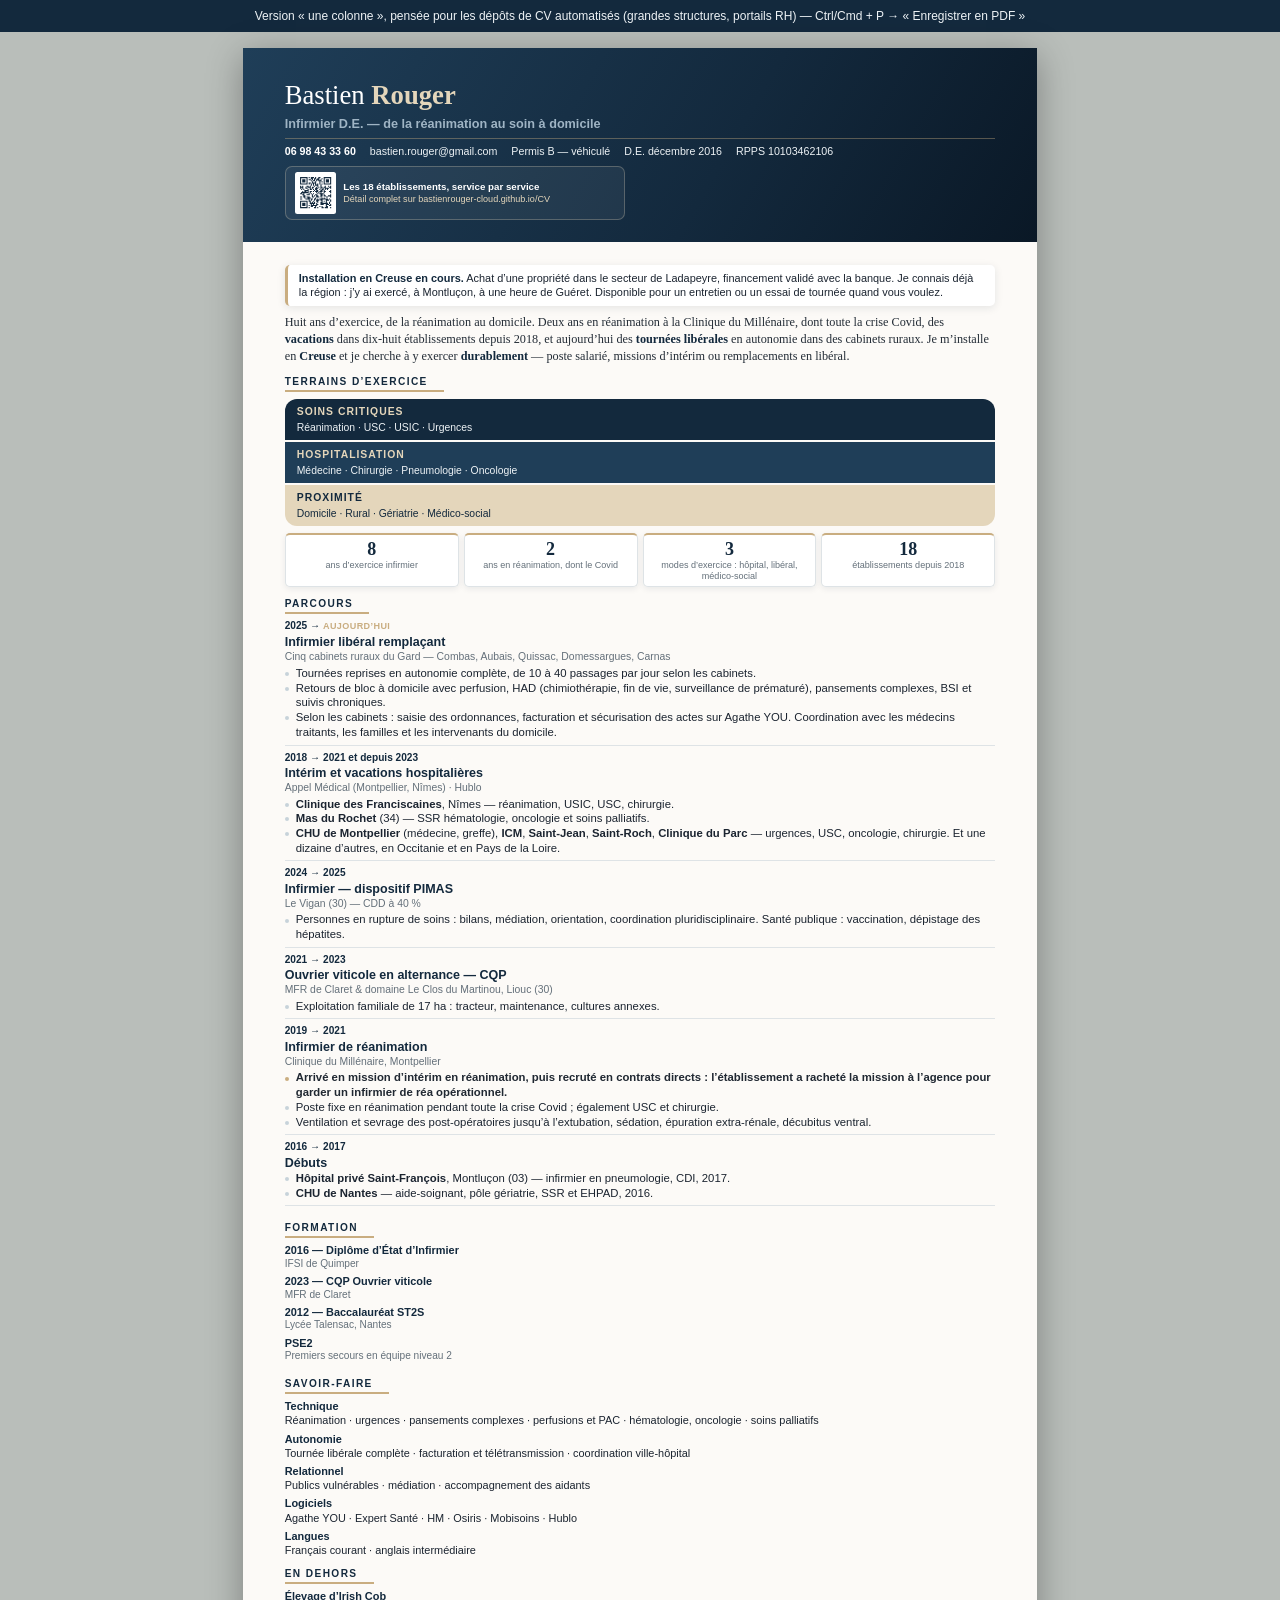
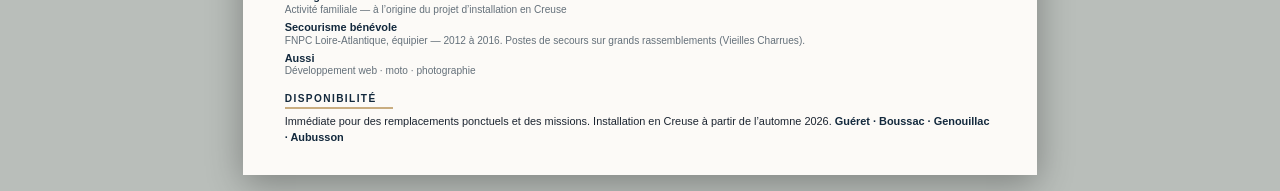
==== cv-bastien-rouger-ats.html @ b525f3be "cv sans ombre, cv Ia proof" ====
<!DOCTYPE html>
<html lang="fr">
<head>
<meta charset="utf-8">
<meta name="viewport" content="width=device-width, initial-scale=1">
<title>CV — Bastien Rouger, Infirmier D.E. (version texte)</title>
<style>
  :root{
    --fonce:#13293D;
    --fonce-clair:#1F3E58;
    --accent:#C9AD80;
    --accent-clair:#E4D6BB;
    --clair:#EDF2F5;
    --clair-sourd:#9FB4C4;
    --papier:#FCFAF7;
    --encre:#1B2430;
    --sourd:#64707A;
    --filet:#DEE3E6;
  }

  @page { size:A4; margin:11mm 11mm; }
  *{ box-sizing:border-box; margin:0; padding:0; }

  body{
    background:#B9BEBA;
    font-family:"Segoe UI", -apple-system, BlinkMacSystemFont, Roboto, Helvetica, Arial, sans-serif;
    color:var(--encre);
  }

  .barre{
    padding:9px 14px; background:var(--fonce); color:var(--clair);
    font-size:12px; text-align:center;
  }

  .page{
    width:210mm; margin:16px auto;
    background:var(--papier);
    box-shadow:0 8px 34px rgba(0,0,0,.32);
    font-size:8.5pt; line-height:1.3;
  }

  /* ================= EN-TÊTE (bande pleine largeur) ================= */
  .entete{
    background:linear-gradient(120deg,var(--fonce-clair) 0%,var(--fonce) 60%,#0A1826 100%);
    color:var(--clair);
    padding:8mm 11mm 6mm;
  }
  .nom{
    font-family:Georgia,"Iowan Old Style","Times New Roman",serif;
    font-size:20pt; font-weight:400; color:#fff;
  }
  .nom em{ font-style:normal; font-weight:700; color:var(--accent-clair); }
  .metier{ margin-top:3px; font-size:9.5pt; font-weight:600; color:var(--clair-sourd); }

  .coord-ligne{
    margin-top:6px; padding-top:6px; border-top:1px solid rgba(201,173,128,.4);
    font-size:8pt; color:var(--clair);
    display:flex; flex-wrap:wrap; gap:2px 14px;
  }
  .coord-ligne b{ color:#fff; }

  .qr-bloc{
    display:flex; align-items:center; gap:7px;
    margin-top:7px; padding:5px 9px;
    background:rgba(255,255,255,.06);
    border:1px solid rgba(228,214,187,.28);
    border-radius:7px;
    text-decoration:none; color:inherit;
    max-width:340px;
  }
  .qr-code{
    flex:none; width:11mm; height:11mm;
    background:#fff; border-radius:2.5px; padding:1.1mm;
    display:flex; align-items:center; justify-content:center;
  }
  .qr-code svg{ width:100%; height:100%; display:block; }
  .qr-texte{ font-size:6.8pt; line-height:1.25; color:var(--clair-sourd); }
  .qr-texte b{ display:block; color:#fff; font-size:7.3pt; font-weight:700; margin-bottom:1px; }
  .qr-texte em{ font-style:normal; color:var(--accent-clair); }

  /* ================= CORPS (une seule colonne) ================= */
  .corps{ padding:6mm 11mm 8mm; }

  .mobilite{
    padding:6px 11px; border-radius:5px;
    background:#fff; border-left:3px solid var(--accent);
    box-shadow:0 2px 8px rgba(19,41,61,.10);
    font-size:8.2pt;
  }
  .mobilite strong{ color:var(--fonce); }

  .accroche{
    margin-top:8px;
    font-family:Georgia,"Iowan Old Style","Times New Roman",serif;
    font-size:9.2pt; line-height:1.4; color:#232C36;
  }
  .accroche strong{ font-weight:700; color:var(--fonce); }

  h2{
    margin:10px 0 5px; padding-bottom:2px;
    font-size:7.6pt; font-weight:700; letter-spacing:1.4px; text-transform:uppercase;
    color:var(--fonce);
    border-bottom:2px solid var(--accent);
    display:inline-block; padding-right:16px;
  }
  h2:first-of-type{ margin-top:10px; }

  /* ---------- Terrains d'exercice : bandes empilées (pas de colonnes) ---------- */
  .terrains{ display:flex; flex-direction:column; gap:2px; border-radius:12px; overflow:hidden; margin-top:2px; }
  .zone{ padding:6px 12px; }
  .zone h3{ font-size:7.8pt; font-weight:700; letter-spacing:1px; text-transform:uppercase; margin:0 0 2px; }
  .zone p{ font-size:7.8pt; }
  .zone.critique, .zone.hospitalisation{ background:var(--fonce); color:var(--clair); }
  .zone.hospitalisation{ background:var(--fonce-clair); }
  .zone.critique h3, .zone.hospitalisation h3{ color:var(--accent-clair); }
  .zone.proximite{ background:var(--accent-clair); color:var(--fonce); }
  .zone.proximite h3{ color:var(--fonce); }

  /* ---------- Chiffres ---------- */
  .chiffres{ display:flex; flex-wrap:wrap; gap:5px; margin-top:7px; }
  .chiffres div{
    flex:1 1 110px;
    background:#fff; border:1px solid var(--filet); border-top:2px solid var(--accent);
    border-radius:5px; padding:5px 5px; text-align:center;
    box-shadow:0 2px 6px rgba(19,41,61,.08);
  }
  .chiffres b{
    display:block; font-family:Georgia,"Iowan Old Style","Times New Roman",serif;
    font-size:13.5pt; font-weight:700; color:var(--fonce); line-height:1;
  }
  .chiffres span{ display:block; margin-top:2px; font-size:6.8pt; color:var(--sourd); line-height:1.15; }

  /* ---------- Parcours (date au-dessus, une seule colonne) ---------- */
  .poste{ padding-bottom:5px; margin-bottom:5px; border-bottom:1px solid var(--filet); }
  .poste:last-child{ border-bottom:0; }
  .dates{ font-size:7.6pt; font-weight:700; color:var(--fonce); }
  .dates .encours{ color:var(--accent); text-transform:uppercase; letter-spacing:.4px; font-size:6.8pt; }
  .intitule{ font-size:9.4pt; font-weight:700; color:var(--fonce); margin-top:1px; }
  .lieu{ font-size:7.8pt; color:var(--sourd); margin-bottom:2px; }
  .poste ul{ list-style:none; }
  .poste li{ padding-left:11px; position:relative; margin-bottom:0px; }
  .poste li::before{
    content:""; position:absolute; left:0; top:.55em;
    width:4px; height:4px; border-radius:50%; background:#C7D2DA;
  }
  .poste li.fort{ font-weight:600; color:#202832; }
  .poste li.fort::before{ background:var(--accent); }
  .poste li b{ font-weight:700; }

  /* ---------- Formation / En dehors ---------- */
  .diplome{ margin-bottom:4px; font-size:8.2pt; }
  .diplome:last-child{ margin-bottom:0; }
  .diplome b{ font-weight:700; color:var(--fonce); }
  .diplome span{ display:block; color:var(--sourd); font-size:7.6pt; line-height:1.25; }

  /* ---------- Savoir-faire ---------- */
  dl{ font-size:8.2pt; }
  dl dt{ font-weight:700; color:var(--fonce); margin-top:4px; }
  dl dt:first-child{ margin-top:0; }
  dl dd{ color:var(--encre); }

  .dispo{ font-size:8.2pt; color:var(--encre); line-height:1.4; }
  .dispo b{ color:var(--fonce); font-weight:700; }

  @media print{
    *{ -webkit-print-color-adjust:exact !important; print-color-adjust:exact !important; }
    body{ background:#fff; }
    .barre{ display:none; }
    .page{ margin:0; box-shadow:none; width:auto; }
  }
</style>
</head>
<body>

<div class="barre">
  Version « une colonne », pensée pour les dépôts de CV automatisés (grandes structures, portails RH) — Ctrl/Cmd + P → « Enregistrer en PDF »
</div>

<div class="page">

  <header class="entete">
    <p class="nom">Bastien <em>Rouger</em></p>
    <p class="metier">Infirmier D.E. — de la réanimation au soin à domicile</p>
    <p class="coord-ligne">
      <span><b>06 98 43 33 60</b></span>
      <span>bastien.rouger@gmail.com</span>
      <span>Permis B — véhiculé</span>
      <span>D.E. décembre 2016</span>
      <span>RPPS 10103462106</span>
    </p>

    <a class="qr-bloc" href="https://bastienrouger-cloud.github.io/CV/">
      <span class="qr-code" aria-hidden="true">
        <svg viewBox="0 0 31 31" xmlns="http://www.w3.org/2000/svg"><path d="M1,1H2V2H1zM2,1H3V2H2zM3,1H4V2H3zM4,1H5V2H4zM5,1H6V2H5zM6,1H7V2H6zM7,1H8V2H7zM9,1H10V2H9zM11,1H12V2H11zM12,1H13V2H12zM13,1H14V2H13zM15,1H16V2H15zM18,1H19V2H18zM19,1H20V2H19zM23,1H24V2H23zM24,1H25V2H24zM25,1H26V2H25zM26,1H27V2H26zM27,1H28V2H27zM28,1H29V2H28zM29,1H30V2H29zM1,2H2V3H1zM7,2H8V3H7zM11,2H12V3H11zM12,2H13V3H12zM14,2H15V3H14zM15,2H16V3H15zM17,2H18V3H17zM18,2H19V3H18zM21,2H22V3H21zM23,2H24V3H23zM29,2H30V3H29zM1,3H2V4H1zM3,3H4V4H3zM4,3H5V4H4zM5,3H6V4H5zM7,3H8V4H7zM9,3H10V4H9zM10,3H11V4H10zM12,3H13V4H12zM14,3H15V4H14zM16,3H17V4H16zM17,3H18V4H17zM18,3H19V4H18zM20,3H21V4H20zM23,3H24V4H23zM25,3H26V4H25zM26,3H27V4H26zM27,3H28V4H27zM29,3H30V4H29zM1,4H2V5H1zM3,4H4V5H3zM4,4H5V5H4zM5,4H6V5H5zM7,4H8V5H7zM11,4H12V5H11zM13,4H14V5H13zM14,4H15V5H14zM16,4H17V5H16zM18,4H19V5H18zM19,4H20V5H19zM20,4H21V5H20zM23,4H24V5H23zM25,4H26V5H25zM26,4H27V5H26zM27,4H28V5H27zM29,4H30V5H29zM1,5H2V6H1zM3,5H4V6H3zM4,5H5V6H4zM5,5H6V6H5zM7,5H8V6H7zM12,5H13V6H12zM15,5H16V6H15zM19,5H20V6H19zM21,5H22V6H21zM23,5H24V6H23zM25,5H26V6H25zM26,5H27V6H26zM27,5H28V6H27zM29,5H30V6H29zM1,6H2V7H1zM7,6H8V7H7zM9,6H10V7H9zM10,6H11V7H10zM12,6H13V7H12zM13,6H14V7H13zM14,6H15V7H14zM15,6H16V7H15zM19,6H20V7H19zM23,6H24V7H23zM29,6H30V7H29zM1,7H2V8H1zM2,7H3V8H2zM3,7H4V8H3zM4,7H5V8H4zM5,7H6V8H5zM6,7H7V8H6zM7,7H8V8H7zM9,7H10V8H9zM11,7H12V8H11zM13,7H14V8H13zM15,7H16V8H15zM17,7H18V8H17zM19,7H20V8H19zM21,7H22V8H21zM23,7H24V8H23zM24,7H25V8H24zM25,7H26V8H25zM26,7H27V8H26zM27,7H28V8H27zM28,7H29V8H28zM29,7H30V8H29zM11,8H12V9H11zM13,8H14V9H13zM15,8H16V9H15zM16,8H17V9H16zM17,8H18V9H17zM20,8H21V9H20zM1,9H2V10H1zM3,9H4V10H3zM7,9H8V10H7zM8,9H9V10H8zM10,9H11V10H10zM14,9H15V10H14zM17,9H18V10H17zM20,9H21V10H20zM24,9H25V10H24zM27,9H28V10H27zM29,9H30V10H29zM1,10H2V11H1zM2,10H3V11H2zM3,10H4V11H3zM6,10H7V11H6zM8,10H9V11H8zM9,10H10V11H9zM10,10H11V11H10zM12,10H13V11H12zM13,10H14V11H13zM16,10H17V11H16zM18,10H19V11H18zM20,10H21V11H20zM21,10H22V11H21zM23,10H24V11H23zM24,10H25V11H24zM28,10H29V11H28zM29,10H30V11H29zM1,11H2V12H1zM3,11H4V12H3zM6,11H7V12H6zM7,11H8V12H7zM10,11H11V12H10zM12,11H13V12H12zM15,11H16V12H15zM16,11H17V12H16zM17,11H18V12H17zM20,11H21V12H20zM22,11H23V12H22zM24,11H25V12H24zM25,11H26V12H25zM26,11H27V12H26zM27,11H28V12H27zM29,11H30V12H29zM2,12H3V13H2zM4,12H5V13H4zM8,12H9V13H8zM10,12H11V13H10zM11,12H12V13H11zM13,12H14V13H13zM15,12H16V13H15zM16,12H17V13H16zM19,12H20V13H19zM21,12H22V13H21zM22,12H23V13H22zM24,12H25V13H24zM26,12H27V13H26zM5,13H6V14H5zM6,13H7V14H6zM7,13H8V14H7zM8,13H9V14H8zM14,13H15V14H14zM16,13H17V14H16zM17,13H18V14H17zM20,13H21V14H20zM21,13H22V14H21zM23,13H24V14H23zM29,13H30V14H29zM3,14H4V15H3zM5,14H6V15H5zM6,14H7V15H6zM8,14H9V15H8zM10,14H11V15H10zM11,14H12V15H11zM13,14H14V15H13zM15,14H16V15H15zM16,14H17V15H16zM17,14H18V15H17zM19,14H20V15H19zM20,14H21V15H20zM21,14H22V15H21zM23,14H24V15H23zM24,14H25V15H24zM28,14H29V15H28zM29,14H30V15H29zM2,15H3V16H2zM3,15H4V16H3zM4,15H5V16H4zM5,15H6V16H5zM6,15H7V16H6zM7,15H8V16H7zM8,15H9V16H8zM10,15H11V16H10zM16,15H17V16H16zM18,15H19V16H18zM20,15H21V16H20zM23,15H24V16H23zM29,15H30V16H29zM1,16H2V17H1zM2,16H3V17H2zM4,16H5V17H4zM9,16H10V17H9zM11,16H12V17H11zM13,16H14V17H13zM17,16H18V17H17zM19,16H20V17H19zM20,16H21V17H20zM21,16H22V17H21zM22,16H23V17H22zM3,17H4V18H3zM4,17H5V18H4zM7,17H8V18H7zM8,17H9V18H8zM9,17H10V18H9zM12,17H13V18H12zM15,17H16V18H15zM16,17H17V18H16zM20,17H21V18H20zM21,17H22V18H21zM23,17H24V18H23zM29,17H30V18H29zM4,18H5V19H4zM5,18H6V19H5zM12,18H13V19H12zM14,18H15V19H14zM16,18H17V19H16zM17,18H18V19H17zM20,18H21V19H20zM21,18H22V19H21zM23,18H24V19H23zM24,18H25V19H24zM27,18H28V19H27zM28,18H29V19H28zM29,18H30V19H29zM1,19H2V20H1zM2,19H3V20H2zM4,19H5V20H4zM5,19H6V20H5zM7,19H8V20H7zM8,19H9V20H8zM9,19H10V20H9zM12,19H13V20H12zM13,19H14V20H13zM16,19H17V20H16zM17,19H18V20H17zM18,19H19V20H18zM20,19H21V20H20zM25,19H26V20H25zM26,19H27V20H26zM29,19H30V20H29zM5,20H6V21H5zM8,20H9V21H8zM9,20H10V21H9zM10,20H11V21H10zM15,20H16V21H15zM21,20H22V21H21zM23,20H24V21H23zM1,21H2V22H1zM2,21H3V22H2zM6,21H7V22H6zM7,21H8V22H7zM8,21H9V22H8zM9,21H10V22H9zM11,21H12V22H11zM12,21H13V22H12zM14,21H15V22H14zM15,21H16V22H15zM17,21H18V22H17zM19,21H20V22H19zM20,21H21V22H20zM21,21H22V22H21zM22,21H23V22H22zM23,21H24V22H23zM24,21H25V22H24zM25,21H26V22H25zM26,21H27V22H26zM28,21H29V22H28zM9,22H10V23H9zM11,22H12V23H11zM14,22H15V23H14zM16,22H17V23H16zM17,22H18V23H17zM18,22H19V23H18zM20,22H21V23H20zM21,22H22V23H21zM25,22H26V23H25zM26,22H27V23H26zM27,22H28V23H27zM29,22H30V23H29zM1,23H2V24H1zM2,23H3V24H2zM3,23H4V24H3zM4,23H5V24H4zM5,23H6V24H5zM6,23H7V24H6zM7,23H8V24H7zM9,23H10V24H9zM10,23H11V24H10zM13,23H14V24H13zM16,23H17V24H16zM17,23H18V24H17zM21,23H22V24H21zM23,23H24V24H23zM25,23H26V24H25zM29,23H30V24H29zM1,24H2V25H1zM7,24H8V25H7zM10,24H11V25H10zM12,24H13V25H12zM14,24H15V25H14zM17,24H18V25H17zM20,24H21V25H20zM21,24H22V25H21zM25,24H26V25H25zM28,24H29V25H28zM1,25H2V26H1zM3,25H4V26H3zM4,25H5V26H4zM5,25H6V26H5zM7,25H8V26H7zM10,25H11V26H10zM11,25H12V26H11zM12,25H13V26H12zM13,25H14V26H13zM14,25H15V26H14zM16,25H17V26H16zM20,25H21V26H20zM21,25H22V26H21zM22,25H23V26H22zM23,25H24V26H23zM24,25H25V26H24zM25,25H26V26H25zM26,25H27V26H26zM28,25H29V26H28zM1,26H2V27H1zM3,26H4V27H3zM4,26H5V27H4zM5,26H6V27H5zM7,26H8V27H7zM11,26H12V27H11zM13,26H14V27H13zM16,26H17V27H16zM17,26H18V27H17zM20,26H21V27H20zM21,26H22V27H21zM22,26H23V27H22zM25,26H26V27H25zM26,26H27V27H26zM27,26H28V27H27zM29,26H30V27H29zM1,27H2V28H1zM3,27H4V28H3zM4,27H5V28H4zM5,27H6V28H5zM7,27H8V28H7zM9,27H10V28H9zM11,27H12V28H11zM12,27H13V28H12zM13,27H14V28H13zM14,27H15V28H14zM15,27H16V28H15zM16,27H17V28H16zM25,27H26V28H25zM28,27H29V28H28zM29,27H30V28H29zM1,28H2V29H1zM7,28H8V29H7zM11,28H12V29H11zM12,28H13V29H12zM15,28H16V29H15zM19,28H20V29H19zM21,28H22V29H21zM25,28H26V29H25zM26,28H27V29H26zM1,29H2V30H1zM2,29H3V30H2zM3,29H4V30H3zM4,29H5V30H4zM5,29H6V30H5zM6,29H7V30H6zM7,29H8V30H7zM9,29H10V30H9zM14,29H15V30H14zM15,29H16V30H15zM17,29H18V30H17zM21,29H22V30H21zM22,29H23V30H22zM24,29H25V30H24zM25,29H26V30H25zM26,29H27V30H26zM29,29H30V30H29z" fill="#13293D"/></svg>
      </span>
      <span class="qr-texte">
        <b>Les 18 établissements, service par service</b>
        <em>Détail complet sur bastienrouger-cloud.github.io/CV</em>
      </span>
    </a>
  </header>

  <main class="corps">

    <p class="mobilite">
      <strong>Installation en Creuse en cours.</strong> Achat d’une propriété dans le secteur de Ladapeyre,
      financement validé avec la banque. Je connais déjà la région : j’y ai exercé, à Montluçon, à une heure
      de Guéret. Disponible pour un entretien ou un essai de tournée quand vous voulez.
    </p>

    <p class="accroche">
      Huit ans d’exercice, de la réanimation au domicile. Deux ans en réanimation à la Clinique du Millénaire,
      dont toute la crise Covid, des <strong>vacations</strong> dans dix-huit établissements depuis 2018, et aujourd’hui des <strong>tournées
      libérales</strong> en autonomie dans des cabinets ruraux. Je m’installe en <strong>Creuse</strong> et je cherche à y exercer
      <strong>durablement</strong> — poste salarié, missions d’intérim ou remplacements en libéral.
    </p>

    <h2>Terrains d’exercice</h2>
    <div class="terrains">
      <div class="zone critique">
        <h3>Soins critiques</h3>
        <p>Réanimation · USC · USIC · Urgences</p>
      </div>
      <div class="zone hospitalisation">
        <h3>Hospitalisation</h3>
        <p>Médecine · Chirurgie · Pneumologie · Oncologie</p>
      </div>
      <div class="zone proximite">
        <h3>Proximité</h3>
        <p>Domicile · Rural · Gériatrie · Médico-social</p>
      </div>
    </div>

    <div class="chiffres">
      <div><b>8</b><span>ans d’exercice infirmier</span></div>
      <div><b>2</b><span>ans en réanimation, dont le Covid</span></div>
      <div><b>3</b><span>modes d’exercice : hôpital, libéral, médico&#8209;social</span></div>
      <div><b>18</b><span>établissements depuis 2018</span></div>
    </div>

    <h2>Parcours</h2>

    <article class="poste">
      <div class="dates">2025 → <span class="encours">Aujourd’hui</span></div>
      <div class="intitule">Infirmier libéral remplaçant</div>
      <div class="lieu">Cinq cabinets ruraux du Gard — Combas, Aubais, Quissac, Domessargues, Carnas</div>
      <ul>
        <li>Tournées reprises en autonomie complète, de 10 à 40 passages par jour selon les cabinets.</li>
        <li>Retours de bloc à domicile avec perfusion, HAD (chimiothérapie, fin de vie, surveillance de prématuré), pansements complexes, BSI et suivis chroniques.</li>
        <li>Selon les cabinets : saisie des ordonnances, facturation et sécurisation des actes sur Agathe YOU. Coordination avec les médecins traitants, les familles et les intervenants du domicile.</li>
      </ul>
    </article>

    <article class="poste">
      <div class="dates">2018 → 2021 et depuis 2023</div>
      <div class="intitule">Intérim et vacations hospitalières</div>
      <div class="lieu">Appel Médical (Montpellier, Nîmes) · Hublo</div>
      <ul>
        <li><b>Clinique des Franciscaines</b>, Nîmes — réanimation, USIC, USC, chirurgie.</li>
        <li><b>Mas du Rochet</b> (34) — SSR hématologie, oncologie et soins palliatifs.</li>
        <li><b>CHU de Montpellier</b> (médecine, greffe), <b>ICM</b>, <b>Saint-Jean</b>, <b>Saint-Roch</b>, <b>Clinique du Parc</b> — urgences, USC, oncologie, chirurgie. Et une dizaine d’autres, en Occitanie et en Pays de la Loire.</li>
      </ul>
    </article>

    <article class="poste">
      <div class="dates">2024 → 2025</div>
      <div class="intitule">Infirmier — dispositif PIMAS</div>
      <div class="lieu">Le Vigan (30) — CDD à 40 %</div>
      <ul>
        <li>Personnes en rupture de soins : bilans, médiation, orientation, coordination pluridisciplinaire. Santé publique : vaccination, dépistage des hépatites.</li>
      </ul>
    </article>

    <article class="poste">
      <div class="dates">2021 → 2023</div>
      <div class="intitule">Ouvrier viticole en alternance — CQP</div>
      <div class="lieu">MFR de Claret &amp; domaine Le Clos du Martinou, Liouc (30)</div>
      <ul>
        <li>Exploitation familiale de 17 ha : tracteur, maintenance, cultures annexes.</li>
      </ul>
    </article>

    <article class="poste">
      <div class="dates">2019 → 2021</div>
      <div class="intitule">Infirmier de réanimation</div>
      <div class="lieu">Clinique du Millénaire, Montpellier</div>
      <ul>
        <li class="fort">Arrivé en mission d’intérim en réanimation, puis recruté en contrats directs : l’établissement a racheté la mission à l’agence pour garder un infirmier de réa opérationnel.</li>
        <li>Poste fixe en réanimation pendant toute la crise Covid ; également USC et chirurgie.</li>
        <li>Ventilation et sevrage des post-opératoires jusqu’à l’extubation, sédation, épuration extra-rénale, décubitus ventral.</li>
      </ul>
    </article>

    <article class="poste">
      <div class="dates">2016 → 2017</div>
      <div class="intitule">Débuts</div>
      <ul>
        <li><b>Hôpital privé Saint-François</b>, Montluçon (03) — infirmier en pneumologie, CDI, 2017.</li>
        <li><b>CHU de Nantes</b> — aide-soignant, pôle gériatrie, SSR et EHPAD, 2016.</li>
      </ul>
    </article>

    <h2>Formation</h2>
    <p class="diplome"><b>2016 — Diplôme d’État d’Infirmier</b><span>IFSI de Quimper</span></p>
    <p class="diplome"><b>2023 — CQP Ouvrier viticole</b><span>MFR de Claret</span></p>
    <p class="diplome"><b>2012 — Baccalauréat ST2S</b><span>Lycée Talensac, Nantes</span></p>
    <p class="diplome"><b>PSE2</b><span>Premiers secours en équipe niveau 2</span></p>

    <h2>Savoir-faire</h2>
    <dl>
      <dt>Technique</dt>
      <dd>Réanimation · urgences · pansements complexes · perfusions et PAC · hématologie, oncologie · soins palliatifs</dd>
      <dt>Autonomie</dt>
      <dd>Tournée libérale complète · facturation et télétransmission · coordination ville‑hôpital</dd>
      <dt>Relationnel</dt>
      <dd>Publics vulnérables · médiation · accompagnement des aidants</dd>
      <dt>Logiciels</dt>
      <dd>Agathe YOU · Expert Santé · HM · Osiris · Mobisoins · Hublo</dd>
      <dt>Langues</dt>
      <dd>Français courant · anglais intermédiaire</dd>
    </dl>

    <h2>En dehors</h2>
    <p class="diplome"><b>Élevage d’Irish Cob</b><span>Activité familiale — à l’origine du projet d’installation en Creuse</span></p>
    <p class="diplome"><b>Secourisme bénévole</b><span>FNPC Loire-Atlantique, équipier — 2012 à 2016. Postes de secours sur grands rassemblements (Vieilles Charrues).</span></p>
    <p class="diplome"><b>Aussi</b><span>Développement web · moto · photographie</span></p>

    <h2>Disponibilité</h2>
    <p class="dispo">Immédiate pour des remplacements ponctuels et des missions.
    Installation en Creuse à partir de l’automne 2026.
    <b>Guéret · Boussac · Genouillac · Aubusson</b></p>

  </main>

</div>

</body>
</html>
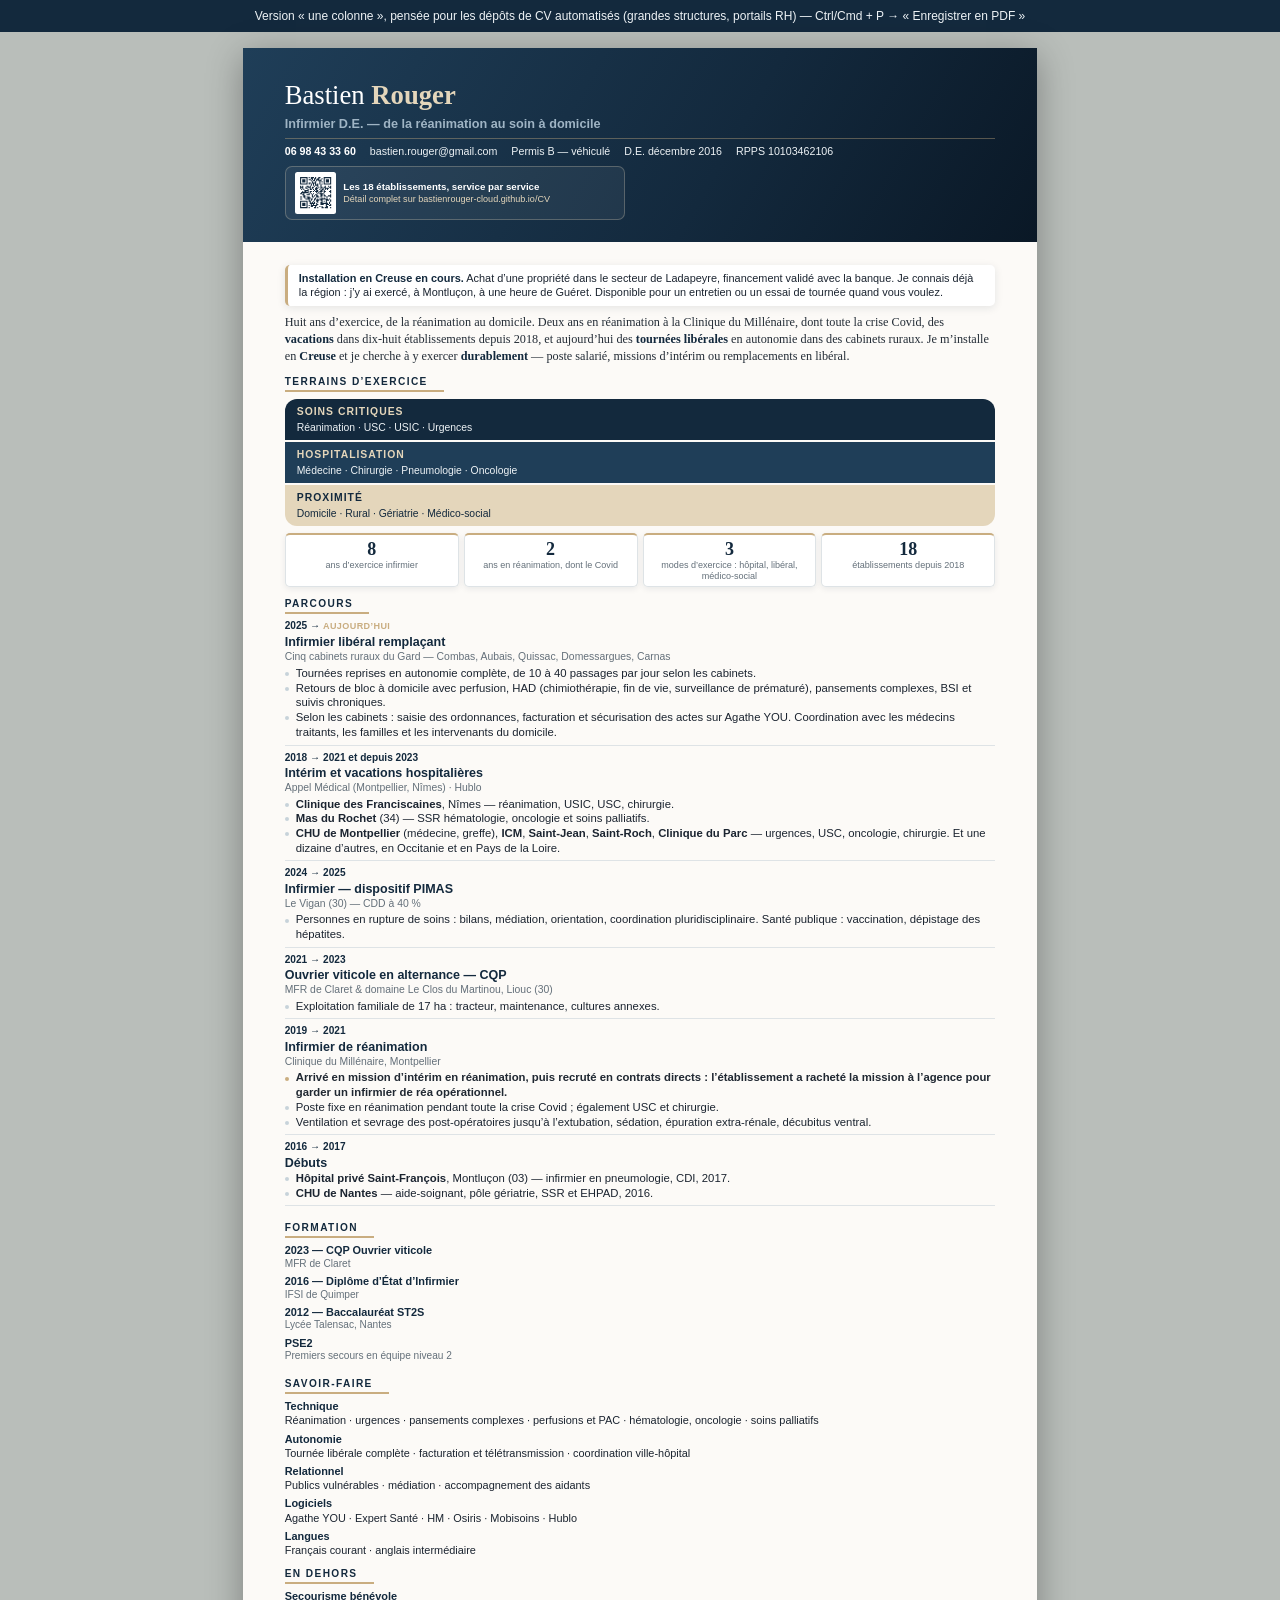
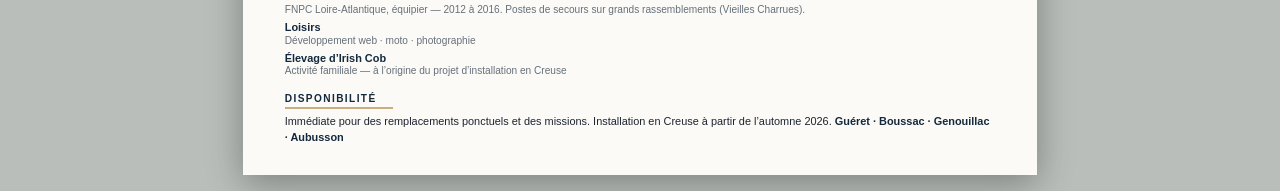
==== commit 004c6693: "modification ordre loisir, correctifs couleurs pastilles" ====
--- a/cv-bastien-rouger-ats.html
+++ b/cv-bastien-rouger-ats.html
@@ -301,8 +301,8 @@
     </article>
 
     <h2>Formation</h2>
+    <p class="diplome"><b>2023 — CQP Ouvrier viticole</b><span>MFR de Claret</span></p>
     <p class="diplome"><b>2016 — Diplôme d’État d’Infirmier</b><span>IFSI de Quimper</span></p>
-    <p class="diplome"><b>2023 — CQP Ouvrier viticole</b><span>MFR de Claret</span></p>
     <p class="diplome"><b>2012 — Baccalauréat ST2S</b><span>Lycée Talensac, Nantes</span></p>
     <p class="diplome"><b>PSE2</b><span>Premiers secours en équipe niveau 2</span></p>
 
@@ -321,9 +321,9 @@
     </dl>
 
     <h2>En dehors</h2>
+    <p class="diplome"><b>Secourisme bénévole</b><span>FNPC Loire-Atlantique, équipier — 2012 à 2016. Postes de secours sur grands rassemblements (Vieilles Charrues).</span></p>
+    <p class="diplome"><b>Loisirs</b><span>Développement web · moto · photographie</span></p>
     <p class="diplome"><b>Élevage d’Irish Cob</b><span>Activité familiale — à l’origine du projet d’installation en Creuse</span></p>
-    <p class="diplome"><b>Secourisme bénévole</b><span>FNPC Loire-Atlantique, équipier — 2012 à 2016. Postes de secours sur grands rassemblements (Vieilles Charrues).</span></p>
-    <p class="diplome"><b>Aussi</b><span>Développement web · moto · photographie</span></p>
 
     <h2>Disponibilité</h2>
     <p class="dispo">Immédiate pour des remplacements ponctuels et des missions.
